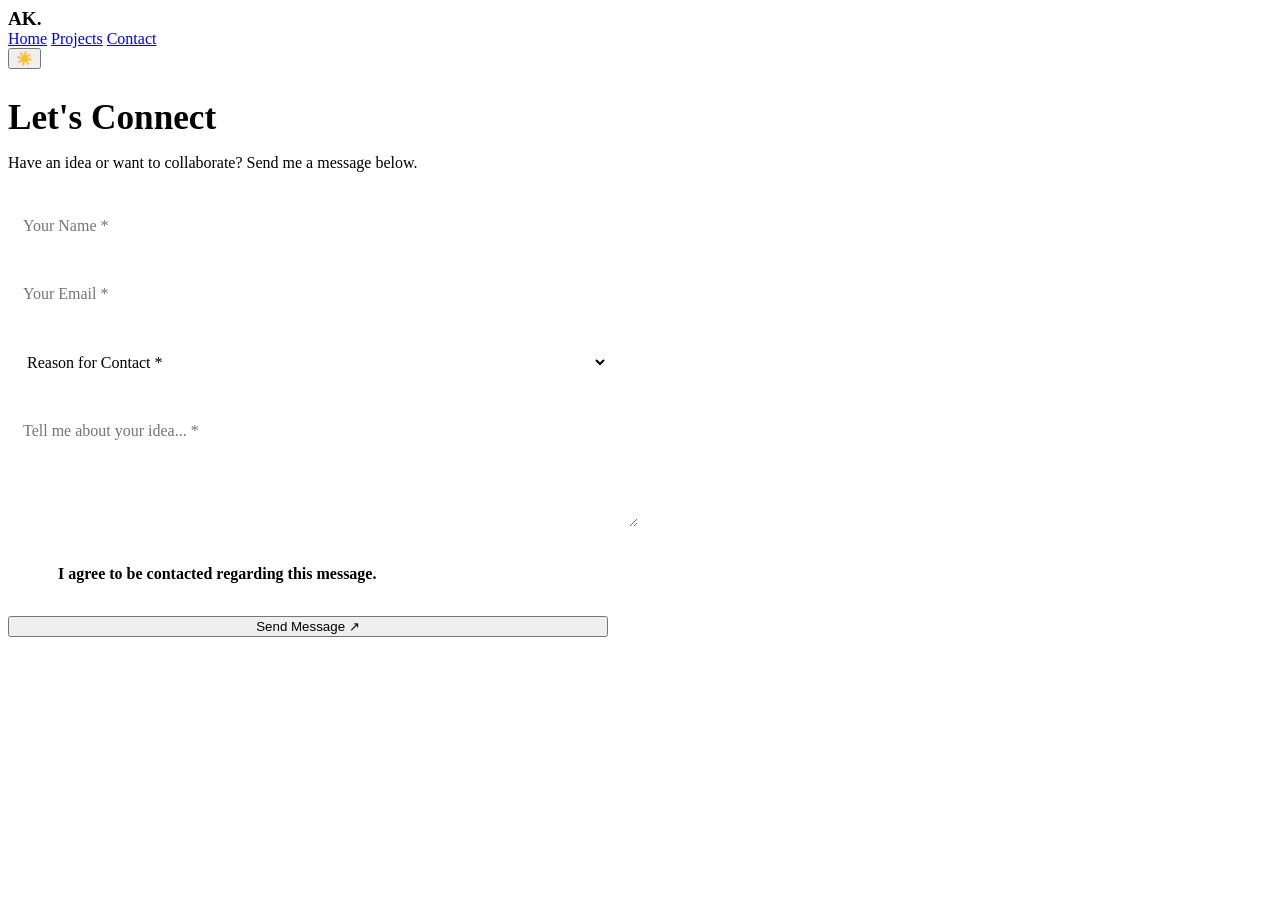
==== contact.html @ f48cb621 "Create contact.html" ====
<!DOCTYPE html>
<html lang="en">
<head>
    <meta charset="UTF-8">
    <meta name="viewport" content="width=device-width, initial-scale=1.0">
    <title>Contact | Aman Kumar</title>
    <link rel="stylesheet" href="style.css">
    <link href="https://fonts.googleapis.com/css2?family=Inter:wght@400;600;700&display=swap" rel="stylesheet">
    <style>
        .form-group { margin-bottom: 20px; }
        input, select, textarea { 
            width: 100%; padding: 15px; border: none; border-radius: 12px;
            background: var(--bg); color: var(--text); font-family: var(--font-main);
            box-shadow: var(--shadow-in); outline: none; font-size: 1rem;
        }
        input:focus, select:focus, textarea:focus { box-shadow: var(--shadow-out); }
        
        /* BIG 3D Checkbox */
        .custom-checkbox-wrapper { display: flex; align-items: center; gap: 15px; cursor: pointer; margin-top: 25px; margin-bottom: 25px; font-weight: 600; color: var(--text-soft); user-select: none; }
        .custom-checkbox-wrapper input { display: none; }
        .checkmark { width: 35px; height: 35px; background: var(--surface); border-radius: 10px; box-shadow: var(--shadow-out); display: flex; align-items: center; justify-content: center; transition: var(--transition); color: transparent; font-size: 1.4rem; }
        .custom-checkbox-wrapper input:checked + .checkmark { box-shadow: var(--shadow-in); color: var(--cyan); }
    </style>
</head>
<body>

    <!-- Navbar -->
    <nav class="navbar">
        <a href="index.html" style="text-decoration: none; color: var(--text); font-weight: bold; font-size: 1.2rem;">AK.</a>
        <div class="nav-links">
            <a href="index.html">Home</a>
            <a href="projects.html">Projects</a>
            <a href="contact.html">Contact</a>
        </div>
        <button id="themeToggle">☀️</button>
    </nav>

    <!-- Contact Form Section -->
    <div class="container" style="max-width: 600px;">
        <div class="card">
            <h2 style="font-size: 2.2rem; margin-bottom: 10px;">Let's <span style="color: var(--cyan);">Connect</span></h2>
            <p style="margin-bottom: 30px;">Have an idea or want to collaborate? Send me a message below.</p>

            <form id="contactForm">
                <!-- Replace with your actual Web3Forms Access Key -->
                <input type="hidden" name="access_key" value="a7239474-1998-424b-b510-bb1e5192bba4">
                <input type="hidden" name="subject" value="New Portfolio Inquiry — Aman Kumar">
                <input type="checkbox" name="botcheck" style="display: none;">

                <div class="form-group">
                    <input type="text" name="name" placeholder="Your Name *" required>
                </div>
                
                <div class="form-group">
                    <input type="email" name="email" placeholder="Your Email *" required>
                </div>

                <div class="form-group">
                    <select name="project_type" required>
                        <option value="" disabled selected>Reason for Contact *</option>
                        <option value="Project">Project Idea</option>
                        <option value="Collaboration">Collaboration</option>
                        <option value="Internship">Internship Opportunity</option>
                        <option value="Just Connect">Just to Connect</option>
                    </select>
                </div>

                <div class="form-group">
                    <textarea name="message" rows="5" placeholder="Tell me about your idea... *" required></textarea>
                </div>

                <!-- 3D Checkbox -->
                <label class="custom-checkbox-wrapper">
                    <input type="checkbox" name="consent" id="consent" required>
                    <div class="checkmark">✔</div>
                    <span>I agree to be contacted regarding this message.</span>
                </label>

                <button type="submit" id="submitBtn" class="btn" style="width: 100%;">Send Message ↗</button>
                <div id="formStatus" style="text-align: center; margin-top: 15px; font-weight: bold;"></div>
            </form>
        </div>
    </div>

    <script src="main.js"></script>
    <script>
        // Specific Contact Form Logic
        const contactForm = document.getElementById("contactForm");
        const submitBtn = document.getElementById("submitBtn");
        const formStatus = document.getElementById("formStatus");

        if (contactForm) {
            contactForm.addEventListener("submit", async (e) => {
                e.preventDefault();
                submitBtn.textContent = "Sending...";
                submitBtn.disabled = true;

                const formData = new FormData(contactForm);
                try {
                    const response = await fetch("https://api.web3forms.com/submit", {
                        method: "POST",
                        body: formData,
                        headers: { 'Accept': 'application/json' }
                    });
                    
                    const result = await response.json();
                    if (response.ok && result.success) {
                        formStatus.innerHTML = "<span style='color: var(--cyan);'>Message sent successfully! I'll reply soon.</span>";
                        contactForm.reset();
                    } else {
                        throw new Error("Something went wrong");
                    }
                } catch (error) {
                    formStatus.innerHTML = "<span style='color: #ff4757;'>Error sending message. Try again later.</span>";
                } finally {
                    submitBtn.textContent = "Send Message ↗";
                    submitBtn.disabled = false;
                }
            });
        }
    </script>
</body>
</html>
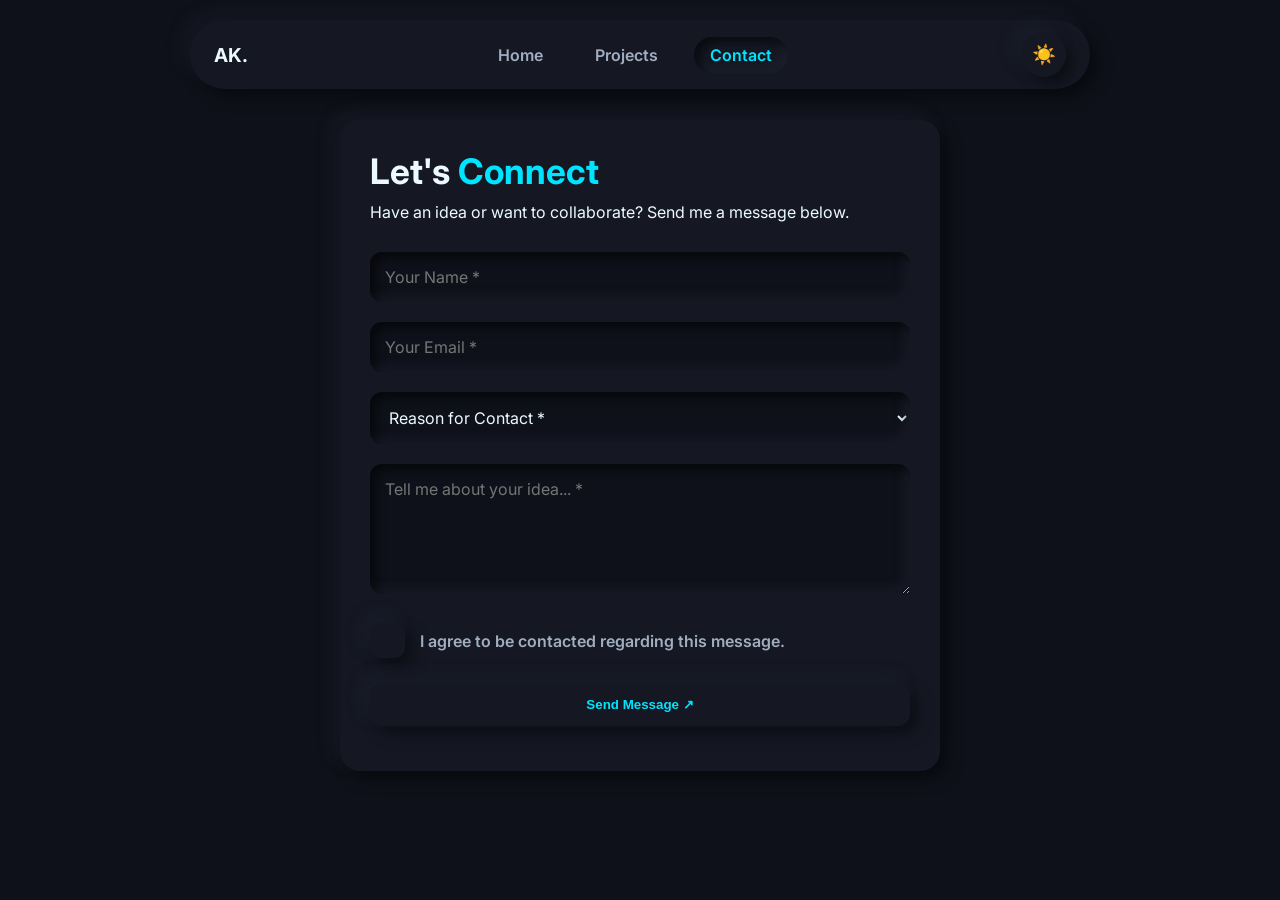
==== commit 9cbb27b8: "Update contact.html" ====
--- a/contact.html
+++ b/contact.html
@@ -4,7 +4,8 @@
     <meta charset="UTF-8">
     <meta name="viewport" content="width=device-width, initial-scale=1.0">
     <title>Contact | Aman Kumar</title>
-    <link rel="stylesheet" href="style.css">
+    <!-- CSS Path Fixed -->
+    <link rel="stylesheet" href="css/style.css">
     <link href="https://fonts.googleapis.com/css2?family=Inter:wght@400;600;700&display=swap" rel="stylesheet">
     <style>
         .form-group { margin-bottom: 20px; }
@@ -30,7 +31,7 @@
         <div class="nav-links">
             <a href="index.html">Home</a>
             <a href="projects.html">Projects</a>
-            <a href="contact.html">Contact</a>
+            <a href="contact.html" class="active">Contact</a>
         </div>
         <button id="themeToggle">☀️</button>
     </nav>
@@ -82,9 +83,9 @@
         </div>
     </div>
 
-    <script src="main.js"></script>
+    <!-- JS Path Fixed -->
+    <script src="js/main.js"></script>
     <script>
-        // Specific Contact Form Logic
         const contactForm = document.getElementById("contactForm");
         const submitBtn = document.getElementById("submitBtn");
         const formStatus = document.getElementById("formStatus");
--- a/css/style.css
+++ b/css/style.css
@@ -0,0 +1,79 @@
+:root {
+  --bg: #e0e5ec;
+  --surface: #e0e5ec;
+  --text: #2d3436;
+  --text-soft: #636e72;
+  --cyan: #00b894; 
+  --shadow-out: 9px 9px 16px rgb(163,177,198,0.6), -9px -9px 16px rgba(255,255,255, 0.5);
+  --shadow-in: inset 6px 6px 10px 0 rgba(163,177,198, 0.7), inset -6px -6px 10px 0 rgba(255,255,255, 0.8);
+  --radius: 20px;
+  --font-main: 'Inter', sans-serif;
+  --transition: all 0.3s ease;
+}
+
+[data-theme="dark"] {
+  --bg: #0f111a;
+  --surface: #151823;
+  --text: #ecfaff;
+  --text-soft: #a0aec0;
+  --cyan: #00e5ff;
+  --shadow-out: 8px 8px 16px rgba(0,0,0,0.4), -8px -8px 16px rgba(35,40,55,0.3);
+  --shadow-in: inset 6px 6px 10px rgba(0,0,0,0.5), inset -6px -6px 10px rgba(35,40,55,0.4);
+}
+
+* { box-sizing: border-box; margin: 0; padding: 0; }
+
+body {
+  background: var(--bg); color: var(--text); font-family: var(--font-main);
+  transition: background 0.4s ease, color 0.4s ease;
+}
+
+.container { width: min(1100px, 90%); margin: auto; padding: 120px 0 80px 0; }
+
+/* Navbar */
+.navbar {
+  position: fixed; top: 20px; left: 50%; transform: translateX(-50%);
+  width: min(900px, 90%); display: flex; justify-content: space-between; align-items: center;
+  padding: 12px 24px; border-radius: 50px; background: var(--surface);
+  box-shadow: var(--shadow-out); z-index: 1000;
+}
+.nav-links { display: flex; gap: 20px; }
+.nav-links a {
+  text-decoration: none; color: var(--text-soft); font-weight: 600;
+  padding: 8px 16px; border-radius: 30px; transition: var(--transition);
+}
+.nav-links a:hover, .nav-links a.active { color: var(--cyan); box-shadow: var(--shadow-in); }
+
+/* Theme Toggle */
+#themeToggle {
+  background: var(--surface); border: none; cursor: pointer;
+  width: 45px; height: 45px; border-radius: 50%; box-shadow: var(--shadow-out);
+  color: var(--text); font-size: 1.2rem; transition: var(--transition);
+}
+#themeToggle:active { box-shadow: var(--shadow-in); }
+
+/* Buttons & Cards */
+.btn {
+  display: inline-block; padding: 14px 28px; border-radius: 12px;
+  background: var(--surface); color: var(--cyan); text-decoration: none;
+  font-weight: 700; border: none; cursor: pointer; box-shadow: var(--shadow-out);
+  transition: var(--transition);
+}
+.btn:hover { color: var(--text); transform: translateY(-2px); }
+.btn:active { box-shadow: var(--shadow-in); transform: translateY(0); }
+
+.card {
+  background: var(--surface); padding: 30px; border-radius: var(--radius);
+  box-shadow: var(--shadow-out); transition: var(--transition);
+}
+.card:hover { transform: translateY(-5px); }
+
+/* Layout Helpers */
+.hero-content { text-align: center; max-width: 700px; margin: auto; }
+.hero-content h1 { font-size: clamp(2.5rem, 5vw, 4rem); margin-bottom: 20px; }
+.hero-content p { color: var(--text-soft); font-size: 1.1rem; margin-bottom: 30px; }
+.actions { display: flex; gap: 15px; justify-content: center; }
+
+@media (max-width: 768px) {
+  .nav-links { display: none; }
+}
